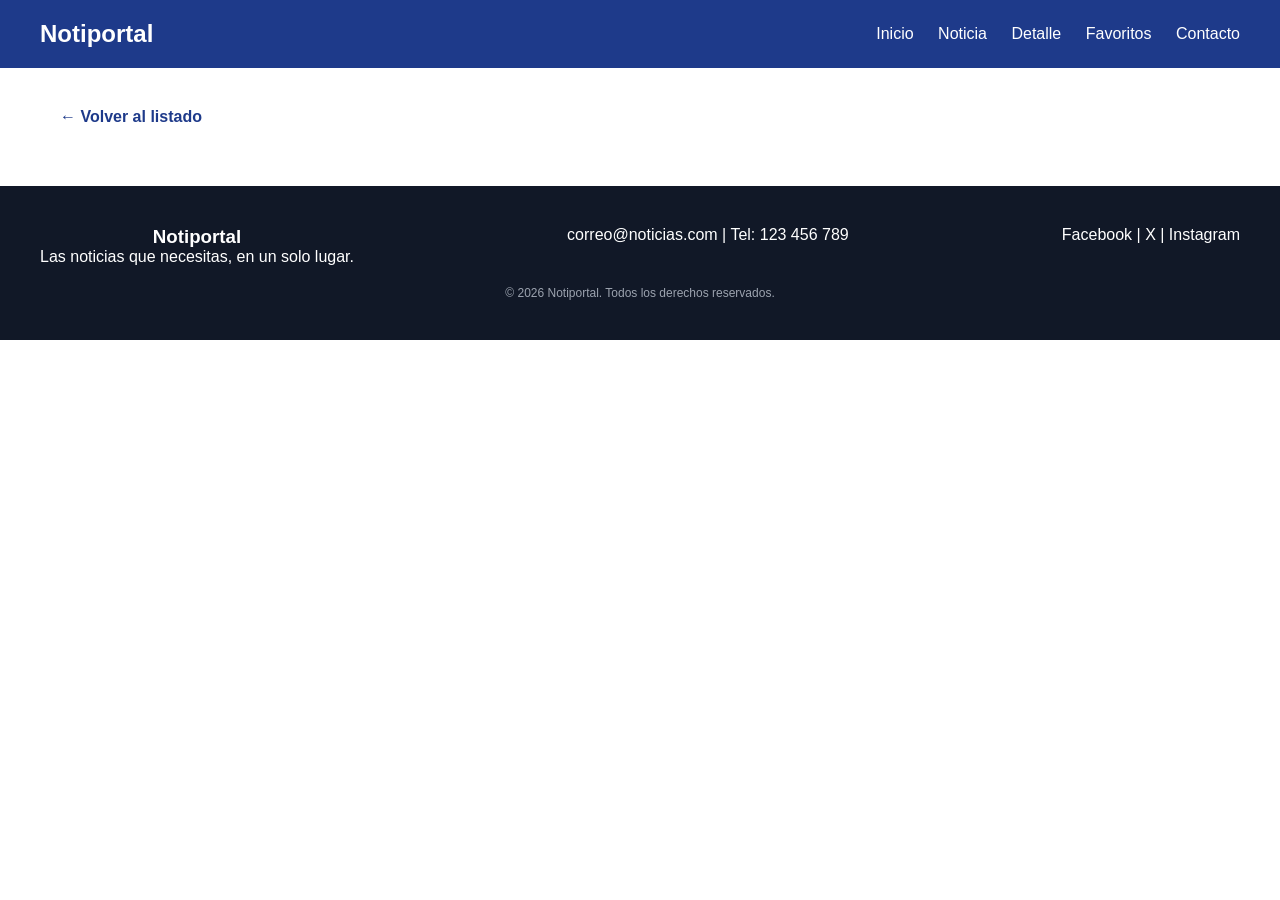
==== detalle.html @ 5cf977f0 "Primer commit - Entrega 2 Front End" ====
<!DOCTYPE html>
<html lang="es">
<head>
  <meta charset="UTF-8">
  <meta name="viewport" content="width=device-width, initial-scale=1.0">
  <title>Notiportal - Detalle de la Noticia</title>
  <link rel="stylesheet" href="css/styles.css">
</head>
<body>

  <!-- HEADER -->
  <header class="header">
    <div class="logo">Notiportal</div>
    <nav class="menu">
      <a href="index.html">Inicio</a>
      <a href="listado.html">Noticia</a>
      <a href="detalle.html">Detalle</a>
      <a href="favoritos.html">Favoritos</a>
      <a href="contacto.html">Contacto</a>
    </nav>
  </header>

  <!-- CONTENIDO DEL DETALLE -->
  <section class="detalle">
    <a href="listado.html" class="volver">← Volver al listado</a>
    <div id="detalle-contenido">
      <!-- El contenido se carga dinámicamente desde JSON -->
    </div>
  </section>

  <!-- FOOTER -->
  <footer class="footer">
    <div class="footer-contenido">
      <div>
        <h3>Notiportal</h3>
        <p>Las noticias que necesitas, en un solo lugar.</p>
      </div>
      <div>
        <p>correo@noticias.com | Tel: 123 456 789</p>
      </div>
      <div>
        <p>Facebook | X | Instagram</p>
      </div>
    </div>
    <p class="copyright">© 2026 Notiportal. Todos los derechos reservados.</p>
  </footer>

  <script src="js/app.js"></script>
  <script src="js/detalle.js"></script>
  <script src="js/app.js"></script>
  <script src="js/favoritos.js"></script>
  <script src="js/detalle.js"></script>

</body>
</html>
---- css/styles.css ----
/* styles.css - Estilos generales */
*{
    margin: 0;
    padding: 0;
    box-sizing: border-box;
    font-family: 'Open sans', sans-serif;
}

body {
    background-color: #ffffff;
    color: #111827;
}
/* HEADER */
.header {
    background-color: #1E3A8A;
    color: white;
    padding: 20px 40px;
    display: flex;
    justify-content: space-between;
    align-items: center;
}
.logo{
    font-size: 24px;
    font-weight: bold;
}

.menu a {
    color: white;
    text-decoration: none;
    margin-left: 20px;
}

/* Hero */
.hero {
    background-color:  #1E3A8A;
    color: white;
    text-align: center;
    padding: 80px 20px;
}

.hero h1 {
    font-size: 18px;
    margin-bottom: 30px;
}

.btn-primario {
    background-color: #FBBF24;
    color: #111827;
    padding: 12px 24px;
    border-radius: 8px;
    text-decoration: none;
    font-weight: bold;
    display: inline-block;
}

.btn-secundario {
  background-color: white;
  color: #1E3A8A;
  padding: 12px 24px;
  border-radius: 8px;
  text-decoration: none;
  font-weight: bold;
  display: inline-block;
}

/* GRID DE CARDS */
.noticias {
  padding: 60px 40px;
  text-align: center;
}

.grid-cards {
  display: grid;
  grid-template-columns: repeat(auto-fit, minmax(300px, 1fr));
  gap: 24px;
  margin-top: 40px;
}

.card {
  background-color: white;
  border-radius: 12px;
  box-shadow: 0 4px 6px rgba(0,0,0,0.1);
  overflow: hidden;
  text-align: left;
}

.card img {
  width: 100%;
  height: 200px;
  object-fit: cover;
  background-color: #F3F4F6;
}

.card-contenido {
  padding: 20px;
}

.card h3 {
  font-size: 20px;
  margin-bottom: 10px;
}

.card p {
  color: #6B7280;
  margin-bottom: 15px;
}

.favorito {
  color: red;
  font-size: 20px;
  cursor: pointer;
  margin-left: 10px;
}

/* FOOTER */
.footer {
  background-color: #111827;
  color: white;
  padding: 40px;
  text-align: center;
}

.footer-contenido {
  display: flex;
  justify-content: space-between;
  flex-wrap: wrap;
  margin-bottom: 20px;
}

.copyright {
  font-size: 12px;
  color: #9CA3AF;
}

/* TÍTULO DE SECCIÓN */
.titulo-seccion {
  text-align: center;
  padding: 40px 20px;
}

.titulo-seccion h1 {
  font-size: 40px;
  color: #111827;
  margin-bottom: 10px;
}

.titulo-seccion p {
  color: #6B7280;
  font-size: 16px;
}

/* FILTROS */
.filtros {
  display: flex;
  justify-content: center;
  gap: 12px;
  flex-wrap: wrap;
  padding: 0 20px 40px;
}

.filtro {
  padding: 8px 20px;
  border: none;
  border-radius: 20px;
  background-color: #F3F4F6;
  color: #111827;
  font-weight: bold;
  cursor: pointer;
}

.filtro.activo {
  background-color: #1E3A8A;
  color: white;
}

/* PAGINACIÓN */
.paginacion {
  display: flex;
  justify-content: center;
  gap: 8px;
  padding: 40px 20px;
}

.btn-pag {
  width: 40px;
  height: 40px;
  border: none;
  border-radius: 8px;
  background-color: #F3F4F6;
  cursor: pointer;
  font-weight: bold;
}

.btn-pag.activo {
  background-color: #1E3A8A;
  color: white;
}

/* DETALLE */
.detalle {
  max-width: 1200px;
  margin: 0 auto;
  padding: 40px 20px;
}

.volver {
  color: #1E3A8A;
  text-decoration: none;
  font-weight: bold;
  display: inline-block;
  margin-bottom: 20px;
}

.detalle-imagen {
  width: 100%;
  height: 500px;
  object-fit: cover;
  border-radius: 12px;
  margin-bottom: 20px;
  background-color: #F3F4F6;
}

.badge {
  display: inline-block;
  background-color: #1E3A8A;
  color: white;
  padding: 4px 12px;
  border-radius: 4px;
  font-size: 12px;
  font-weight: bold;
  margin-bottom: 10px;
}

.detalle h1 {
  font-size: 36px;
  margin-bottom: 10px;
}

.metadatos {
  color: #6B7280;
  font-size: 14px;
  margin-bottom: 20px;
}

.contenido {
  font-size: 16px;
  line-height: 1.6;
  margin-bottom: 30px;
}

.detalle-botones {
  display: flex;
  gap: 16px;
  margin-bottom: 40px;
}

.btn-favorito {
  background-color: #DC2626;
  color: white;
  border: none;
  padding: 12px 24px;
  border-radius: 8px;
  font-weight: bold;
  cursor: pointer;
}

/* CONTACTO */
.contacto {
  max-width: 1200px;
  margin: 0 auto;
  padding: 40px 20px;
}

.contacto-contenedor {
  display: grid;
  grid-template-columns: 1fr 1fr;
  gap: 40px;
}

.formulario label {
  display: block;
  font-weight: bold;
  margin-bottom: 6px;
  margin-top: 16px;
}

.formulario input,
.formulario textarea {
  width: 100%;
  padding: 12px;
  border: 1px solid #D1D5DB;
  border-radius: 8px;
  font-size: 16px;
}

.formulario button {
  margin-top: 20px;
  border: none;
  cursor: pointer;
}

.info-contacto h3 {
  font-size: 20px;
  margin-bottom: 20px;
}

.info-contacto p {
  margin-bottom: 12px;
  color: #374151;
}

/* ELIMINAR FAVORITO */
.eliminar {
  color: #DC2626;
  font-size: 20px;
  cursor: pointer;
  margin-left: 10px;
  font-weight: bold;
}

/* CTA FINAL */
.cta-final {
  text-align: center;
  padding: 40px 20px;
}

/* RESPONSIVE */
@media (max-width: 768px) {
  .contacto-contenedor {
    grid-template-columns: 1fr;
  }
  .header {
    flex-direction: column;
    gap: 10px;
  }
  .menu a {
    margin: 0 10px;
  }
  .hero h1 {
    font-size: 32px;
  }
}
/* SECCIÓN ¿POR QUÉ ELEGIRNOS? */
.elegirnos {
  padding: 60px 40px;
  text-align: center;
  background-color: #ffffff;
}

.elegirnos h2 {
  font-size: 32px;
  font-weight: bold;
  color: #111827;
  margin-bottom: 40px;
  text-align: center;
}

.grid-elegirnos {
  display: grid;
  grid-template-columns: repeat(3, 1fr);
  gap: 40px;
  max-width: 1200px;
  margin: 0 auto;
}

.bloque {
  background-color: #F3F4F6;
  border-radius: 12px;
  padding: 40px 20px;
  text-align: center;
  box-shadow: 0 2px 4px rgba(0, 0, 0, 0.05);
}

.bloque .icono {
  font-size: 48px;
  display: block;
  margin-bottom: 20px;
}

.bloque h3 {
  font-size: 22px;
  font-weight: bold;
  color: #111827;
  margin-bottom: 12px;
}

.bloque p {
  font-size: 14px;
  color: #6B7280;
  line-height: 1.5;
}

/* RESPONSIVE para móvil */
@media (max-width: 768px) {
  .grid-elegirnos {
    grid-template-columns: 1fr;
  }
}
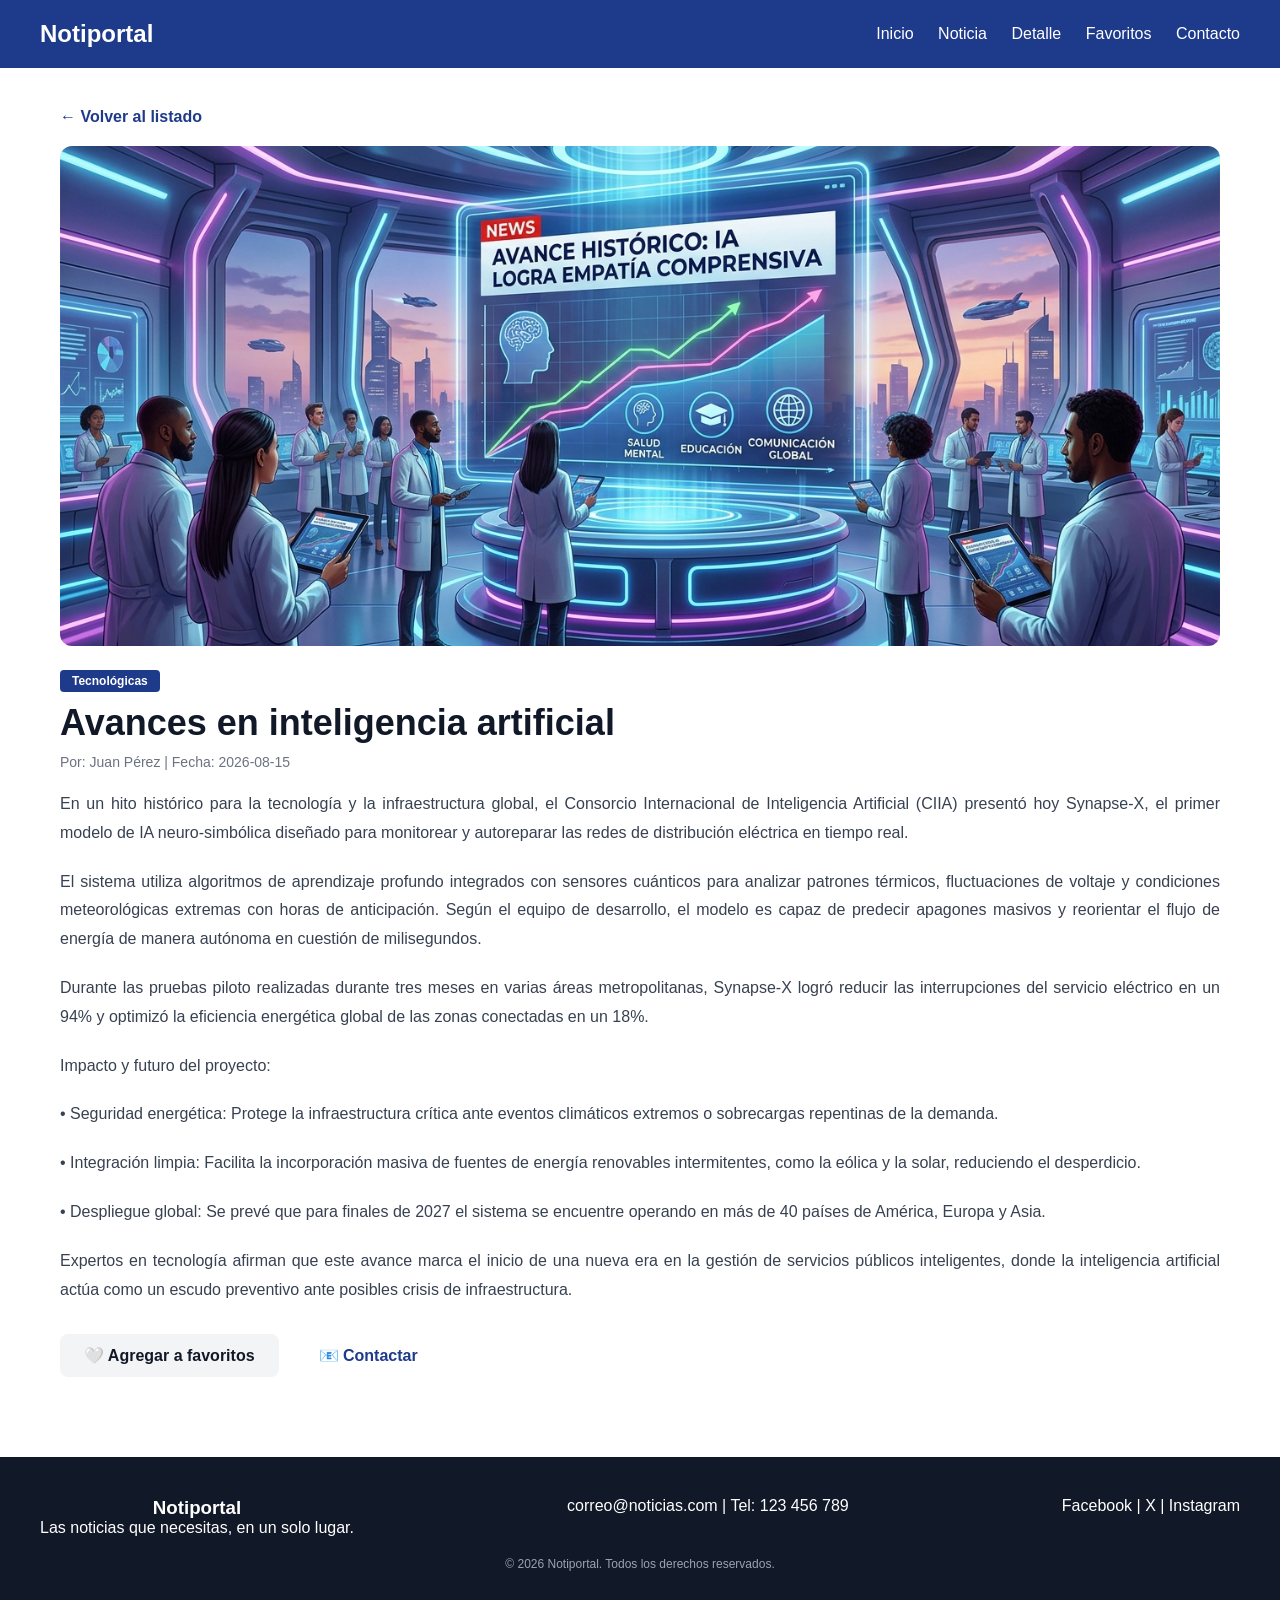
==== commit a41b6737: "Arreglar boton de favoritos en el detalle" ====
--- a/detalle.html
+++ b/detalle.html
@@ -47,7 +47,6 @@
 
   <script src="js/app.js"></script>
   <script src="js/detalle.js"></script>
-  <script src="js/app.js"></script>
   <script src="js/favoritos.js"></script>
   <script src="js/detalle.js"></script>
 
--- a/css/styles.css
+++ b/css/styles.css
@@ -105,11 +105,23 @@
   margin-bottom: 15px;
 }
 
+/* CORAZÓN DE FAVORITOS */
 .favorito {
-  color: red;
-  font-size: 20px;
+  display: inline-block;
+  font-size: 22px;
   cursor: pointer;
   margin-left: 10px;
+  color: #9CA3AF;   /* Gris cuando NO es favorito */
+  transition: color 0.3s ease, transform 0.2s ease;
+  user-select: none;
+}
+
+.favorito:hover {
+  transform: scale(1.2);   /* Se agranda al pasar el mouse */
+}
+
+.favorito.activo {
+  color: #DC2626;   /* Rojo cuando SÍ es favorito */
 }
 
 /* FOOTER */
@@ -395,4 +407,43 @@
   .grid-elegirnos {
     grid-template-columns: 1fr;
   }
-}+}
+/* CONTENIDO DEL DETALLE */
+
+.contenido p {
+  font-size: 16px;
+  line-height: 1.8;
+  color: #374151;
+  margin-bottom: 20px;
+  text-align: justify;
+}
+
+
+
+/* BOTÓN DE FAVORITOS EN EL DETALLE */
+.btn-favorito {
+  background-color: #F3F4F6;
+  color: #111827;
+  border: none;
+  padding: 12px 24px;
+  border-radius: 8px;
+  font-weight: bold;
+  cursor: pointer;
+  font-size: 16px;
+  transition: background-color 0.3s ease, color 0.3s ease;
+  font-family: inherit;
+}
+
+.btn-favorito:hover {
+  background-color: #E5E7EB;
+}
+
+.btn-favorito.activo {
+  background-color: #DC2626;
+  color: white;
+}
+
+.btn-favorito.activo:hover {
+  background-color: #B91C1C;
+}
+
